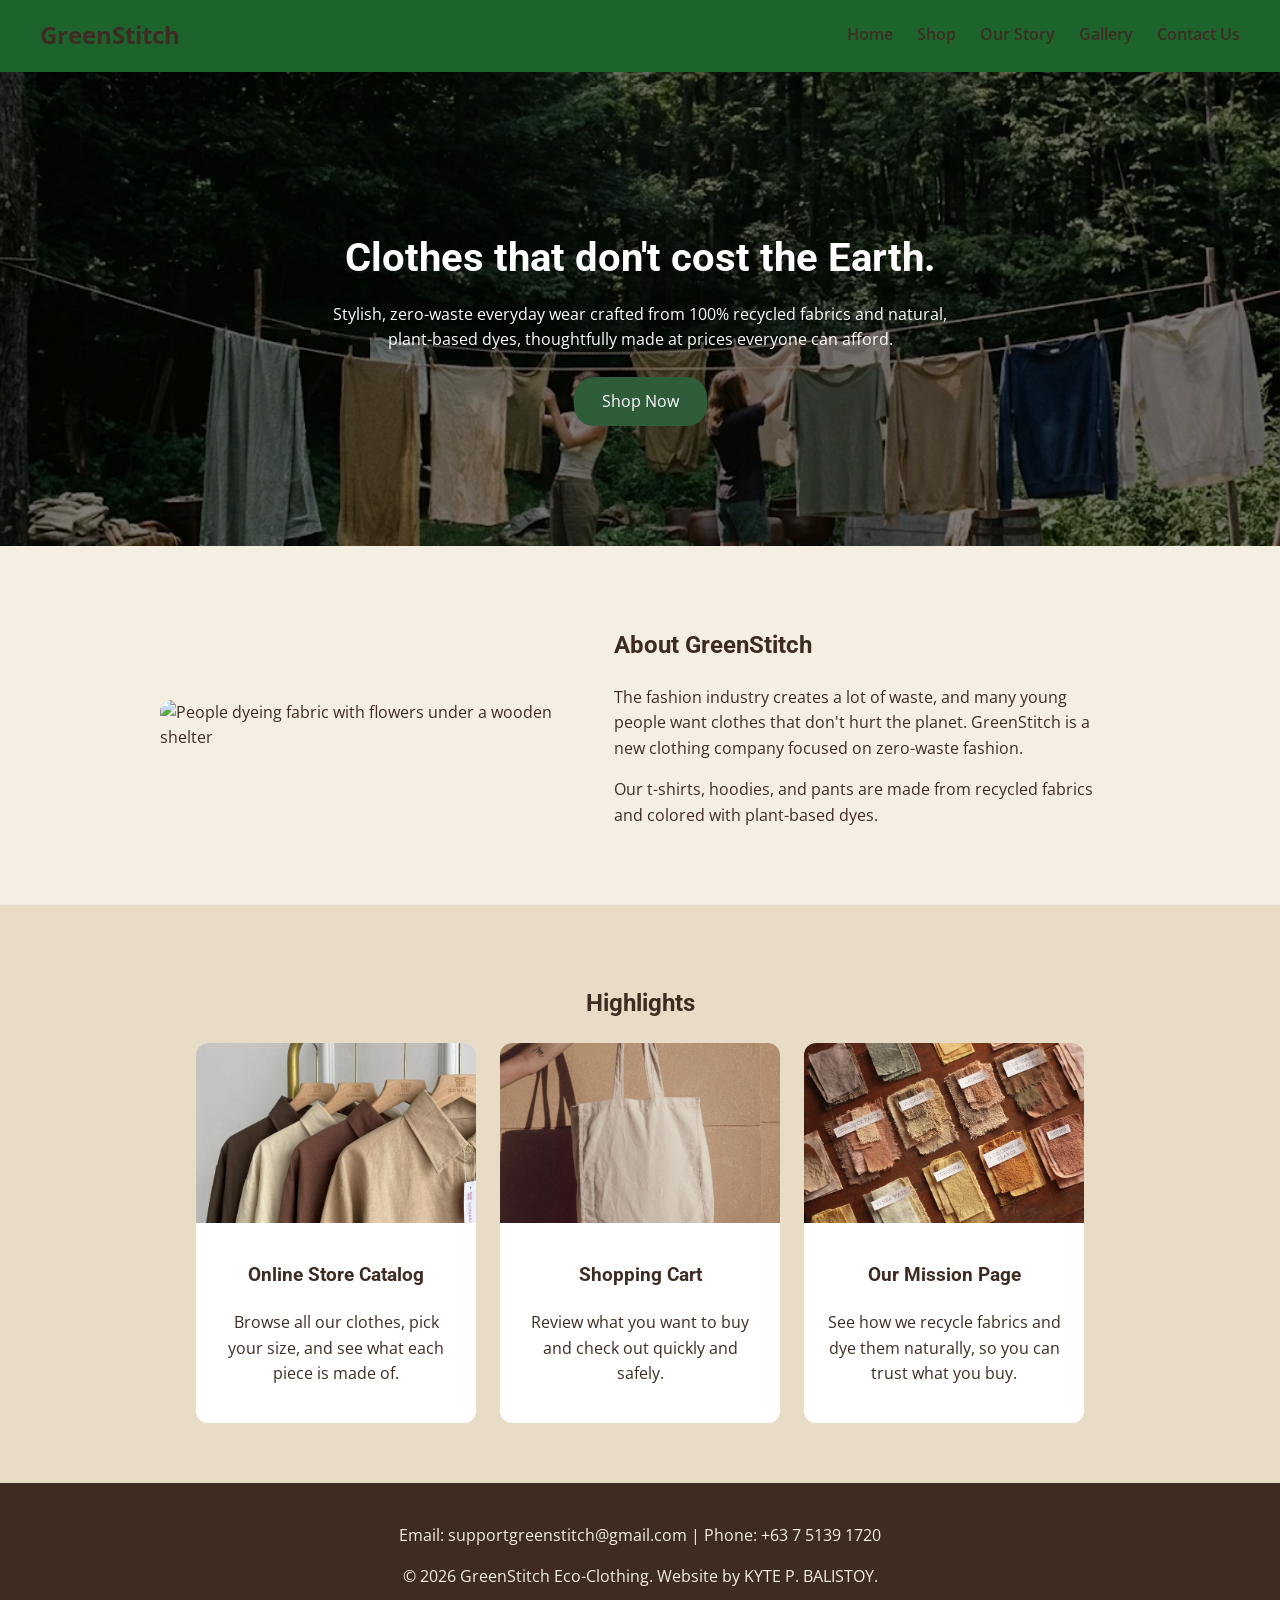
==== web/index.html @ 382dd883 "Add files via upload" ====
<!DOCTYPE html>
<html lang="en">

<head>
    <meta charset="UTF-8">
    <meta name="viewport" content="width=device-width, initial-scale=1.0">
    <title>GreenStitch | Eco-Friendly Clothing</title>
    <link href="https://fonts.googleapis.com/css2?family=Open+Sans:wght@400;600&family=Roboto:wght@500;700&display=swap"
        rel="stylesheet">
    <link rel="stylesheet" href="css/style.css">
</head>

<body>

    <!-- Header and Navigation -->
    <header>
        <a href="index.html" class="logo">GreenStitch</a>
        <nav>
            <ul>
                <li><a href="index.html">Home</a></li>
                <li><a href="#">Shop</a></li>
                <li><a href="#">Our Story</a></li>
                <li><a href="#">Gallery</a></li>
                <li><a href="#">Contact Us</a></li>
            </ul>
        </nav>
    </header>

    <main>

        <!-- Hero Section -->
        <section class="hero">
            <h1>Clothes that don't cost the Earth.</h1>
            <p>Stylish, zero-waste everyday wear crafted from 100% recycled fabrics and natural, plant-based dyes,
                thoughtfully made at prices everyone can afford.</p>
            <a href="#" class="button">Shop Now</a>
        </section>

        <!-- About Section -->
        <section class="about">
            <img src="images/about.avif" alt="People dyeing fabric with flowers under a wooden shelter">
            <div class="about-text">
                <h2>About GreenStitch</h2>
                <p>The fashion industry creates a lot of waste, and many young people want clothes that don't hurt the
                    planet. GreenStitch is a new clothing company focused on zero-waste fashion.</p>
                <p>Our t-shirts, hoodies, and pants are made from recycled fabrics and colored with plant-based dyes.
                </p>
            </div>
        </section>

        <!-- Highlights Section -->
        <section class="highlights">
            <h2>Highlights</h2>
            <div class="cards">
                <div class="card">
                    <img src="images/catalog.jpg" alt="Eco-friendly clothing catalog">
                    <div class="card-content">
                        <h3>Online Store Catalog</h3>
                        <p>Browse all our clothes, pick your size, and see what each piece is made of.</p>
                    </div>
                </div>
                <div class="card">
                    <img src="images/cart.jpg" alt="Simple online shopping cart">
                    <div class="card-content">
                        <h3>Shopping Cart</h3>
                        <p>Review what you want to buy and check out quickly and safely.</p>
                    </div>
                </div>
                <div class="card">
                    <img src="images/mission.jpg" alt="Natural plant-based fabric dyeing">
                    <div class="card-content">
                        <h3>Our Mission Page</h3>
                        <p>See how we recycle fabrics and dye them naturally, so you can trust what you buy.</p>
                    </div>
                </div>
            </div>
        </section>

    </main>

    <!-- Footer -->
    <footer>
        <p>Email: supportgreenstitch@gmail.com | Phone: +63 7 5139 1720</p>
        <p>&copy; 2026 GreenStitch Eco-Clothing. Website by KYTE P. BALISTOY.</p>
    </footer>

</body>

</html>
---- web/css/style.css ----
/* Colors and fonts from the Visual Style in the proposal */
body {
    font-family: "Open Sans", sans-serif;
    background-color: #f5efe3;
    color: #3e2c23;
    margin: 0;
    line-height: 1.6;
}

h1,
h2,
h3 {
    font-family: "Roboto", sans-serif;
}

/* Fixed Header and Navigation */
header {
    position: sticky;
    top: 0;
    z-index: 1000;
    display: flex;
    justify-content: space-between;
    align-items: center;
    padding: 16px 40px;
    background-color: #1d642c;
    border-bottom: 2px solid #1d642c;
}

.logo {
    color: #3e2c23;
    font-size: 24px;
    font-weight: bold;
    text-decoration: none;
}

nav ul {
    display: flex;
    gap: 24px;
    list-style: none;
    margin: 0;
    padding: 0;
}

nav a {
    color: #3e2c23;
    font-weight: 600;
    text-decoration: none;
}

nav a:hover {
    color: #2f5d3a;
    text-decoration: underline;
}

/* Hero */
.hero {
    background-color: #2f5d3a;
    background-image: linear-gradient(rgba(0, 0, 0, 0.5), rgba(0, 0, 0, 0.5)), url("../images/main.jpg");
    background-size: cover;
    background-position: center;
    color: rgb(255, 255, 255);
    text-align: center;
    padding: 120px 20px;
}

.hero h1 {
    font-size: 40px;
    margin-bottom: 12px;
}

.hero p {
    max-width: 650px;
    margin: 0 auto 24px auto;
}

.button {
    display: inline-block;
    background-color: #2f5d3a;
    color: white;
    padding: 12px 28px;
    border-radius: 20px;
    text-decoration: none;
}

.button:hover {
    background-color: #23472b;
}

/* About (Image on Left, Text on Right) */
.about {
    display: flex;
    align-items: center;
    gap: 40px;
    max-width: 960px;
    margin: 0 auto;
    padding: 60px 20px;
}

.about img {
    width: 45%;
    border-radius: 12px;
    object-fit: cover;
}

.about-text {
    width: 55%;
}

/* Highlights (Image on Top, Text on Bottom) */
.highlights {
    background-color: #e8dcc6;
    padding: 60px 20px;
    text-align: center;
}

.cards {
    display: flex;
    gap: 24px;
    justify-content: center;
    flex-wrap: wrap;
}

.card {
    background-color: white;
    border-radius: 12px;
    max-width: 280px;
    overflow: hidden;
    display: flex;
    flex-direction: column;
}

.card img {
    width: 100%;
    height: 180px;
    object-fit: cover;
}

.card-content {
    padding: 20px;
}

/* Footer */
footer {
    background-color: #3e2c23;
    color: #f5efe3;
    text-align: center;
    padding: 24px;
}
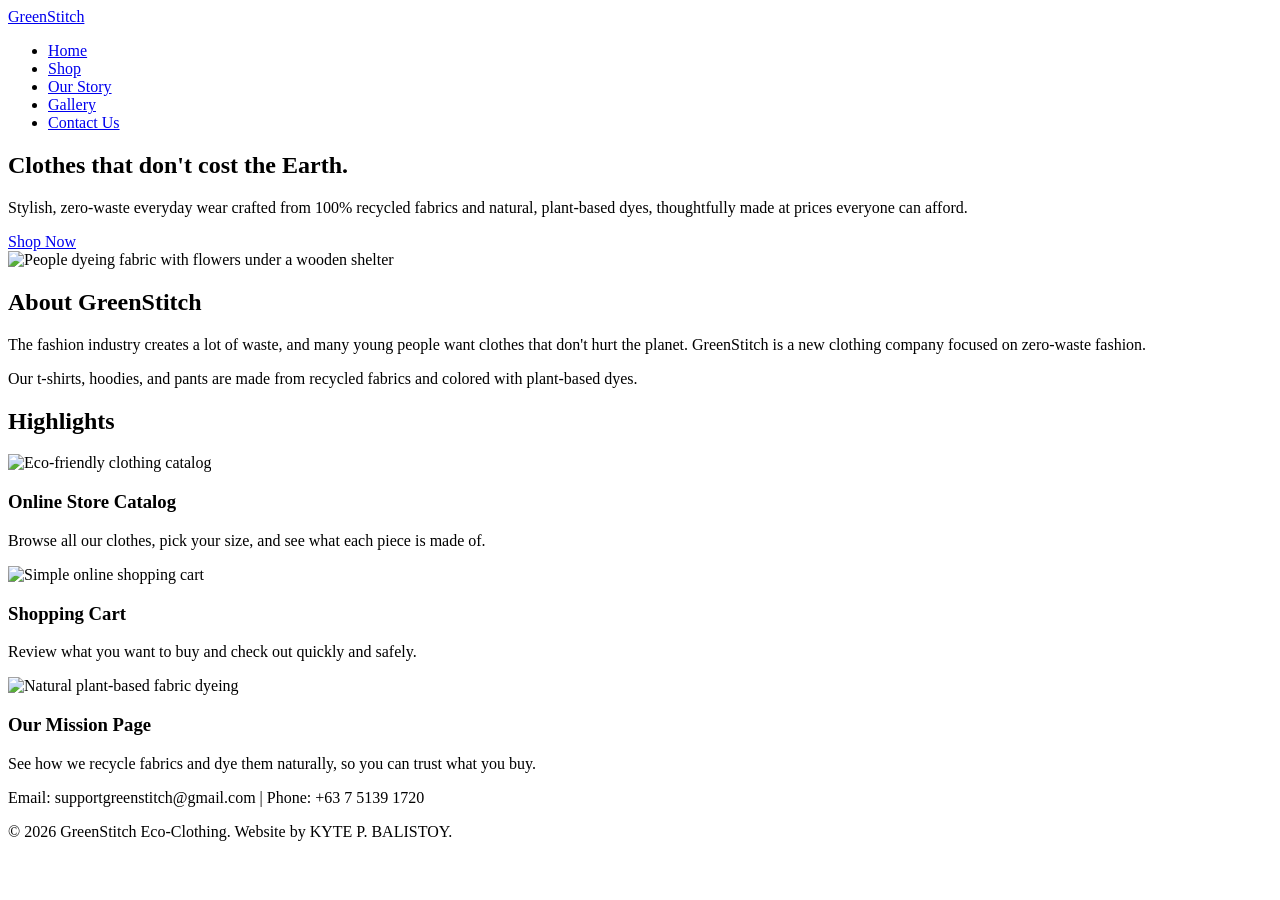
==== commit 5ced9807: "Update image paths to use 'web/' prefix" ====
--- a/web/index.html
+++ b/web/index.html
@@ -7,7 +7,7 @@
     <title>GreenStitch | Eco-Friendly Clothing</title>
     <link href="https://fonts.googleapis.com/css2?family=Open+Sans:wght@400;600&family=Roboto:wght@500;700&display=swap"
         rel="stylesheet">
-    <link rel="stylesheet" href="css/style.css">
+    <link rel="stylesheet" href="web/css/style.css">
 </head>
 
 <body>
@@ -38,7 +38,7 @@
 
         <!-- About Section -->
         <section class="about">
-            <img src="images/about.avif" alt="People dyeing fabric with flowers under a wooden shelter">
+            <img src="web/images/about.jpg" alt="People dyeing fabric with flowers under a wooden shelter">
             <div class="about-text">
                 <h2>About GreenStitch</h2>
                 <p>The fashion industry creates a lot of waste, and many young people want clothes that don't hurt the
@@ -53,21 +53,21 @@
             <h2>Highlights</h2>
             <div class="cards">
                 <div class="card">
-                    <img src="images/catalog.jpg" alt="Eco-friendly clothing catalog">
+                    <img src="web/images/catalog.jpg" alt="Eco-friendly clothing catalog">
                     <div class="card-content">
                         <h3>Online Store Catalog</h3>
                         <p>Browse all our clothes, pick your size, and see what each piece is made of.</p>
                     </div>
                 </div>
                 <div class="card">
-                    <img src="images/cart.jpg" alt="Simple online shopping cart">
+                    <img src="web/images/cart.jpg" alt="Simple online shopping cart">
                     <div class="card-content">
                         <h3>Shopping Cart</h3>
                         <p>Review what you want to buy and check out quickly and safely.</p>
                     </div>
                 </div>
                 <div class="card">
-                    <img src="images/mission.jpg" alt="Natural plant-based fabric dyeing">
+                    <img src="web/images/mission.jpg" alt="Natural plant-based fabric dyeing">
                     <div class="card-content">
                         <h3>Our Mission Page</h3>
                         <p>See how we recycle fabrics and dye them naturally, so you can trust what you buy.</p>
@@ -86,4 +86,4 @@
 
 </body>
 
-</html>+</html>
